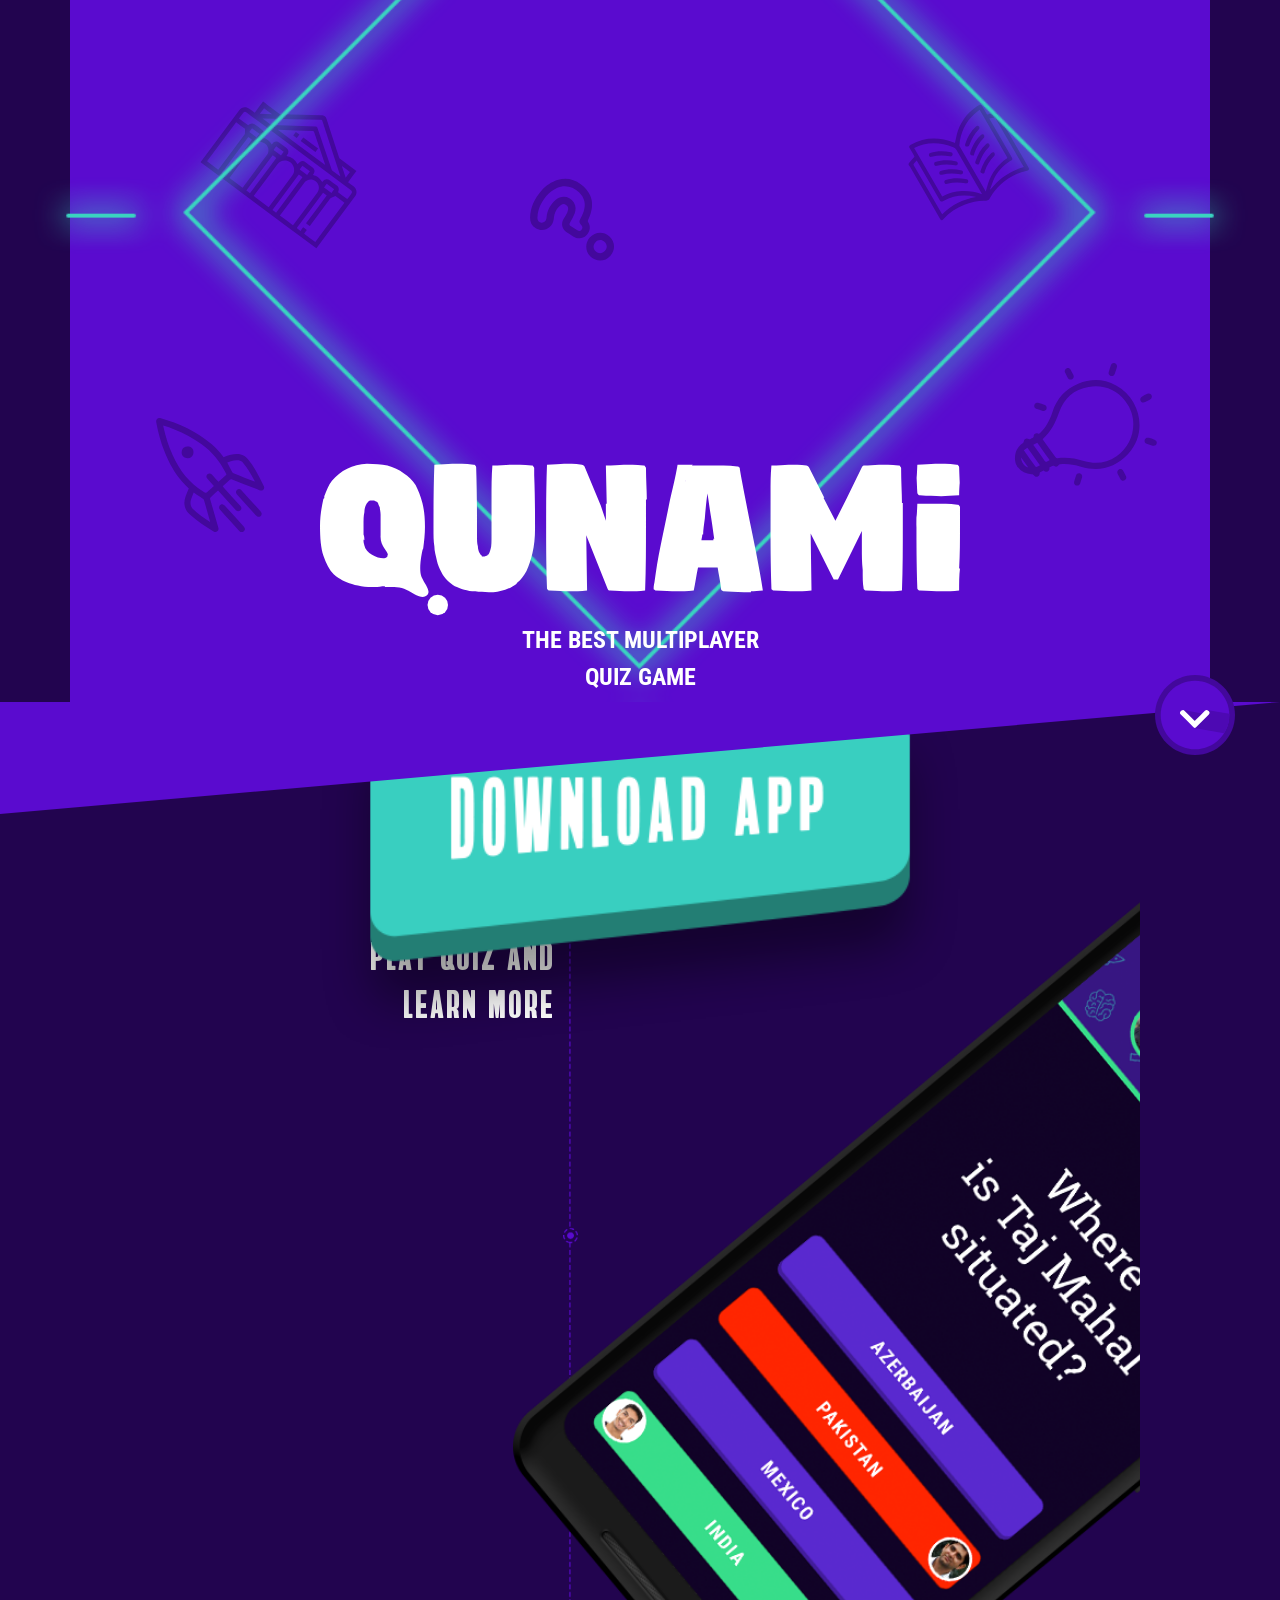
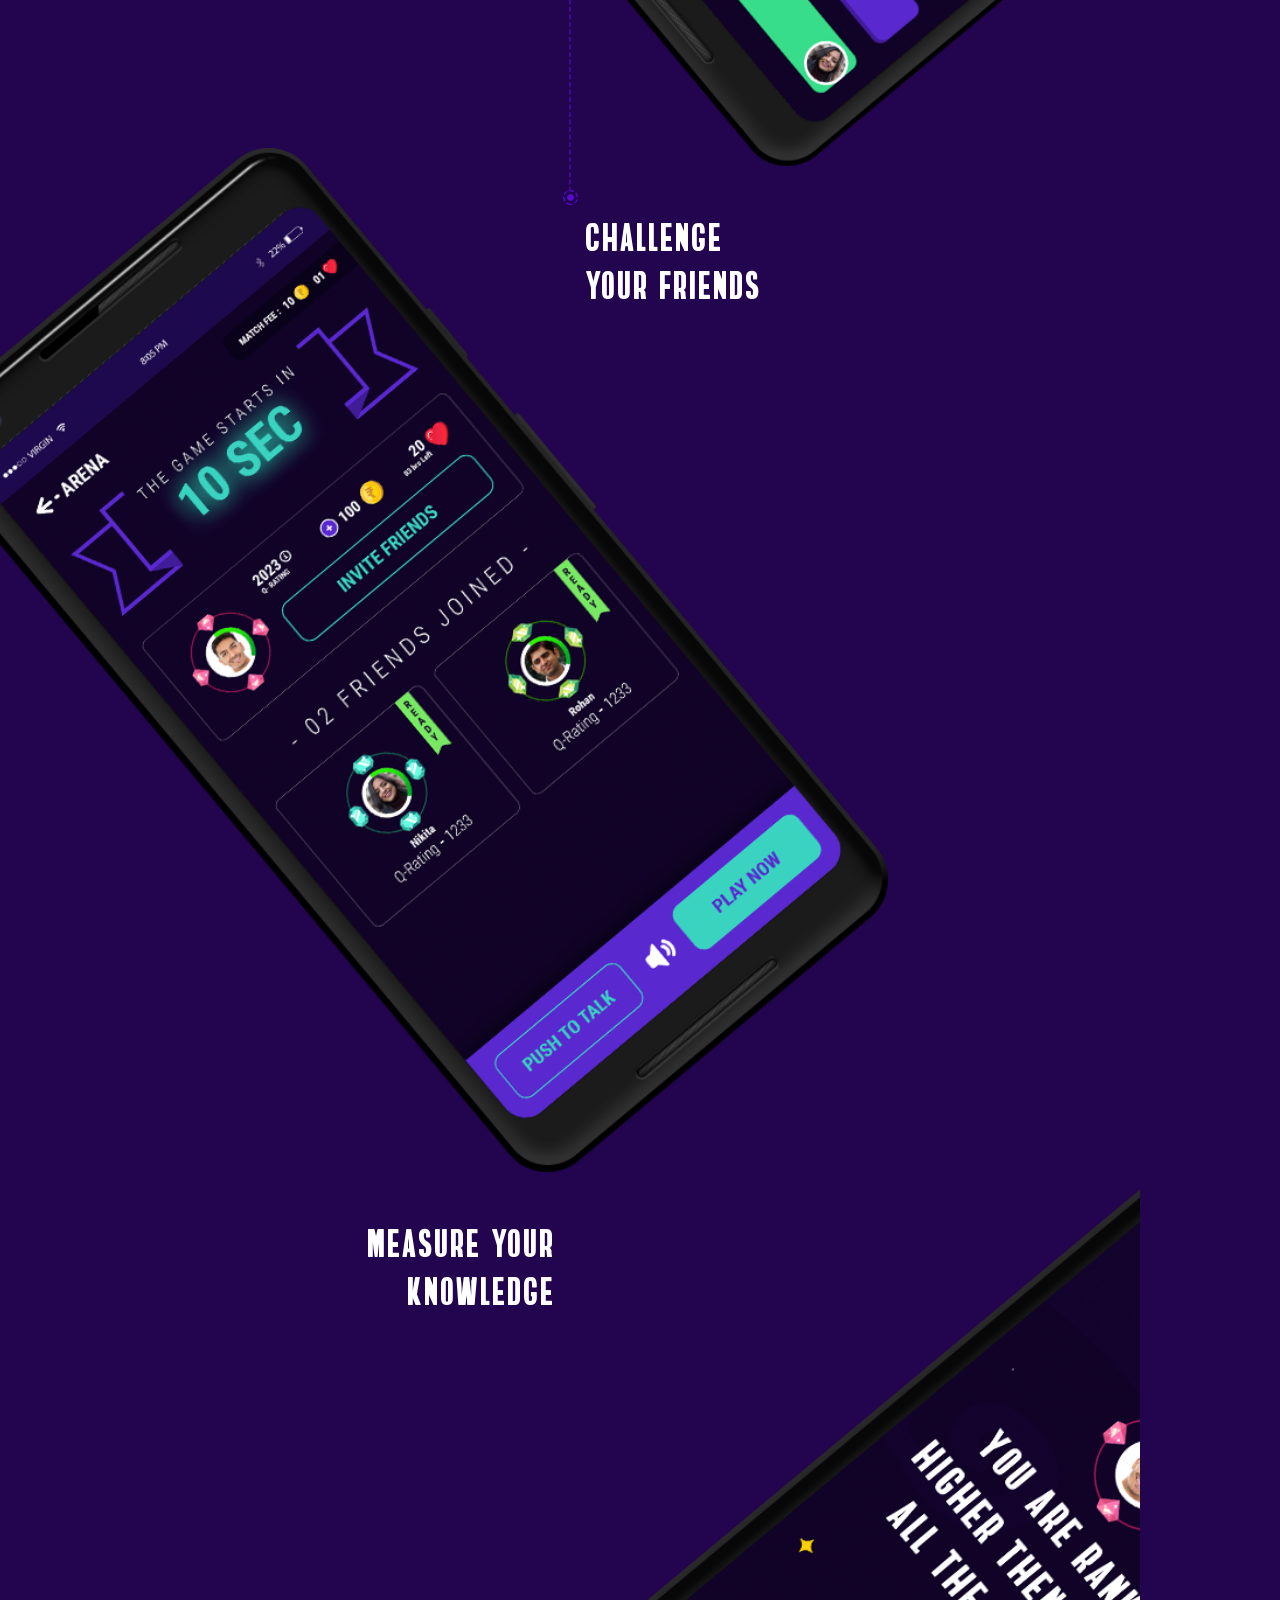
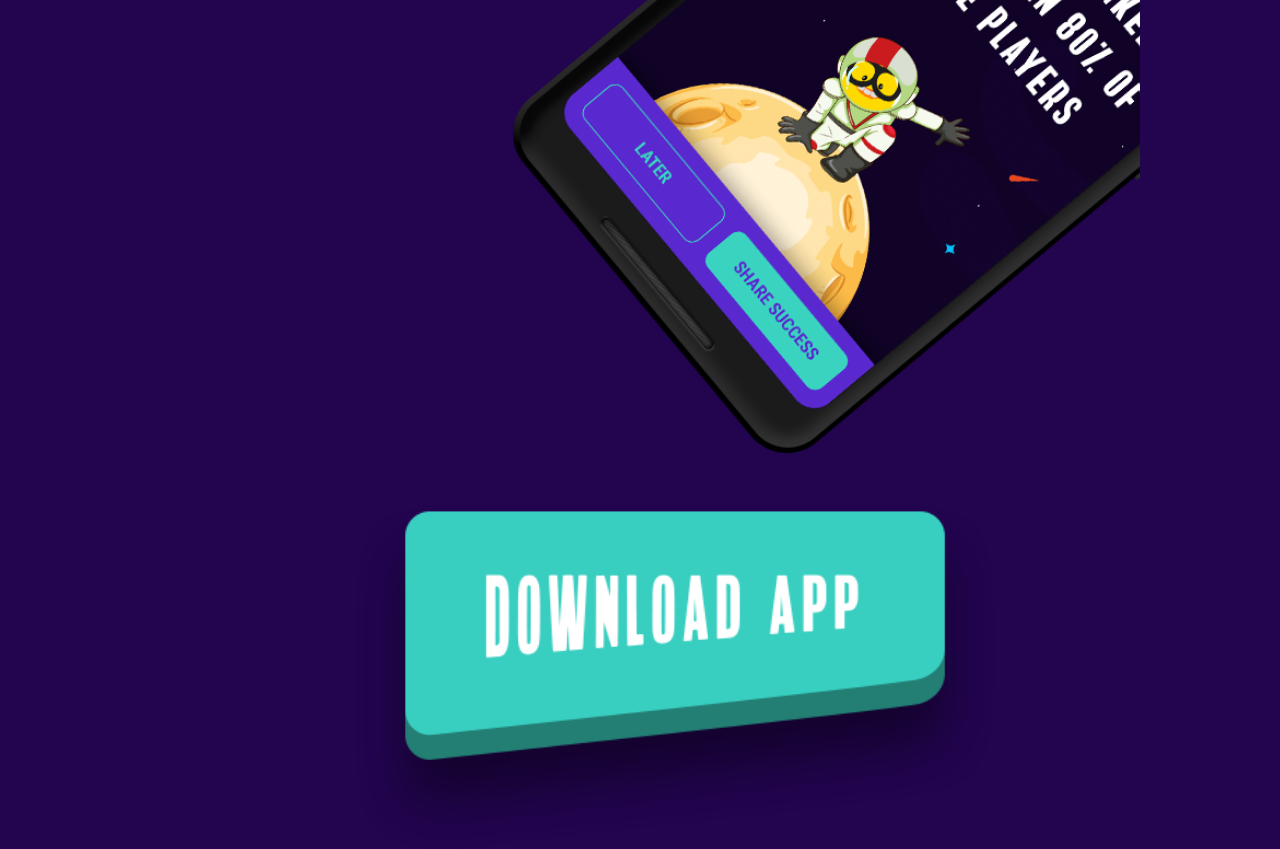
==== index.html @ d5b82d65 "initial commit" ====
<!doctype html>
<html lang="en">

<head>
  <!-- Required meta tags -->
  <meta charset="utf-8">
  <meta name="viewport" content="width=device-width, initial-scale=1, shrink-to-fit=no">

  <!-- Bootstrap CSS -->
  <link rel="stylesheet" href="https://maxcdn.bootstrapcdn.com/bootstrap/4.0.0/css/bootstrap.min.css" integrity="sha384-Gn5384xqQ1aoWXA+058RXPxPg6fy4IWvTNh0E263XmFcJlSAwiGgFAW/dAiS6JXm"
    crossorigin="anonymous">
  <link href="https://fonts.googleapis.com/css?family=Roboto+Condensed:700,300" rel="stylesheet">
  <link href="https://fonts.googleapis.com/css?family=Roboto:300,400" rel="stylesheet">
  <link rel="stylesheet" href="style.css">
  <title>Download Qunami App</title>
  <!-- Facebook Pixel Code -->
  <script>
    !function (f, b, e, v, n, t, s) {
      if (f.fbq) return; n = f.fbq = function () {
        n.callMethod ?
          n.callMethod.apply(n, arguments) : n.queue.push(arguments)
      };
      if (!f._fbq) f._fbq = n; n.push = n; n.loaded = !0; n.version = '2.0';
      n.queue = []; t = b.createElement(e); t.async = !0;
      t.src = v; s = b.getElementsByTagName(e)[0];
      s.parentNode.insertBefore(t, s)
    }(window, document, 'script',
      'https://connect.facebook.net/en_US/fbevents.js');
    fbq('init', '919414801497495');
    fbq('track', 'PageView');
  </script>
  <noscript>
    <img height="1" width="1" src="https://www.facebook.com/tr?id=919414801497495&ev=PageView
    &noscript=1" />
  </noscript>
  <!-- End Facebook Pixel Code -->

</head>

<body>
  <!-- <div class="modal_container">
      <div class="container">
        <div class="row">
          <div class="col">
            hello world
          </div>
        </div>
      </div>
    </div> -->

  <div class="container section-one">
    <div class="header-background-holder">
      <img class="header-background" src="images/line_with_glow.png" />
    </div>
    <div class="header-container">
      <img src="images/ic_qunami_white.svg" class="logo" />
      <h2 class="header">THE best multiplayer</h2>
      <h2 class="header">quiz game</h2>
      <img class="download-button-header" src="images/download_button.png" onclick="javascript:Clipboard.copy(window.location.href)" />
    </div>
    <div class="scroll-button-cont">
    <a href="#scrollTo" id="scrollit"><img class="scroll-button" src="images/ic_arrow.svg" /></a>
    </div>
  </div>
  <div class="container section-two">
    <div class="row">
      <div class="col-12">
        <h2 class="feature-header" id="scrollTo">- our features -</h2>

      </div>
    </div>
    <div class="row">
      <div class="col-6 feature-col">
        <h2 class="feature-text right">Play quiz and</h2>
        <h2 class="feature-text right">learn more</h2>
      </div>
      <div class="col-6">
        <img class="feature-img img-responsive" src="images/1st_screenshot.png" />
      </div>
    </div>
    <div class="row">
      <div class="col-6 ">
        <img class="feature-img img-responsive" src="images/2nd_screenshot.png" />
      </div>
      <div class="col-6 feature-col ">
        <h2 class="feature-text left">Challenge</h2>
        <h2 class="feature-text left">your friends</h2>
      </div>
    </div>
    <div class="row">
      <div class="col-6 feature-col">
        <h2 class="feature-text right">measure your</h2>
        <h2 class="feature-text right">knowledge</h2>
      </div>
      <div class="col-6 ">
        <img class="feature-img img-responsive" src="images/3rd_screenshot.png" />
      </div>
    </div>
  </div>
  <div class="container">
    <div class="row justify-content-center">
      <div class="col-6">
        <img class="download-button" src="images/download_button.png" onclick="javascript:Clipboard.copy(window.location.href)" />
      </div>
    </div>
  </div>

  <script src="https://code.jquery.com/jquery-3.2.1.slim.min.js" integrity="sha384-KJ3o2DKtIkvYIK3UENzmM7KCkRr/rE9/Qpg6aAZGJwFDMVNA/GpGFF93hXpG5KkN"
    crossorigin="anonymous"></script>
  <script src="https://cdnjs.cloudflare.com/ajax/libs/popper.js/1.12.9/umd/popper.min.js" integrity="sha384-ApNbgh9B+Y1QKtv3Rn7W3mgPxhU9K/ScQsAP7hUibX39j7fakFPskvXusvfa0b4Q"
    crossorigin="anonymous"></script>
  <script src="https://maxcdn.bootstrapcdn.com/bootstrap/4.0.0/js/bootstrap.min.js" integrity="sha384-JZR6Spejh4U02d8jOt6vLEHfe/JQGiRRSQQxSfFWpi1MquVdAyjUar5+76PVCmYl"
    crossorigin="anonymous"></script>
  <script>
    function goToAppStore() {
      var location = window.location.search;
      // console.log(location)
      var locationPara = location.split('?')[1];
      var trackobj = {}
      locationPara = locationPara == undefined ? '' : locationPara;
      trackobj['url_params'] = locationPara
      // console.log(locationPara)
      // copyToClipboard(getParameterByName(locationPara))
      fbq('trackCustom', 'download_ios_app_button_click', trackobj);
      window.location = "https://itunes.apple.com/in/app/qunami/id1375980618?ls=1&mt=8";
      console.log("clicked and giongn")
    }
    function getParameterByName(name) {
      name='referrer&'+name
      console.log(name)
      return decodeURIComponent(name)
    }
    // function copyToClipboard(text) {
    //   // console.log('clip value',text)
    //   var dummy = document.createElement("input");
    //   document.body.appendChild(dummy);
    //   dummy.setAttribute('value', 'referrer&' +text);
    //   dummy.select();
    //   document.execCommand("copy");
    //   document.body.removeChild(dummy);
    // }
    window.Clipboard = (function(window, document, navigator) {
    var textArea,
        copy;

    function isOS() {
        return navigator.userAgent.match(/ipad|iphone/i);
    }

    function createTextArea(text) {
        textArea = document.createElement('textArea');
        textArea.value = text;
        document.body.appendChild(textArea);
    }

    function selectText() {
        var range,
            selection;

        if (isOS()) {
            range = document.createRange();
            range.selectNodeContents(textArea);
            selection = window.getSelection();
            selection.removeAllRanges();
            selection.addRange(range);
            textArea.setSelectionRange(0, 999999);
        } else {
            textArea.select();
        }
    }

    function copyToClipboard() {
        document.execCommand('copy');
        document.body.removeChild(textArea);
    }

    copy = function(text) {
        console.log("href ",text)
        var locationPara = text.split('?')[1];
        var newtext = 'referrer&'+locationPara
        // console.log(newtext)
        createTextArea(newtext);
        selectText();
        copyToClipboard();
        goToAppStore();
    };

    return {
        copy: copy
    };
})(window, document, navigator);

    $('#myModal').on('shown.bs.modal', function () {
      $('#myInput').trigger('focus')
    })
  </script>
  <script>
  $(document).ready(function(){
    // Add smooth scrolling to all links
    $(".scrollit").on('click', function(event) {

      // Make sure this.hash has a value before overriding default behavior
      if (this.hash !== "") {
        // Prevent default anchor click behavior
        event.preventDefault();

        // Store hash
        var hash = this.hash;

        // Using jQuery's animate() method to add smooth page scroll
        // The optional number (800) specifies the number of milliseconds it takes to scroll to the specified area
        $('html, body').animate({
          scrollTop: $(hash).offset().top
        }, 800, function(){

          // Add hash (#) to URL when done scrolling (default click behavior)
          window.location.hash = hash;
        });
      } // End if
    });
  });
  </script>
</body>

</html>
---- style.css ----
@font-face {
    font-family:Alberto;
    font-style: normal;
    src: url(font/Alberto-Regular.ttf);
}

body{ max-width: 100vw;
        background:#22044f;
        font-family: 'Roboto Condensed', sans-serif;
        overflow-x: hidden !important;
}

@media(min-width:700px){
               body{
                 background:#22044f;
                 font-family: 'Roboto Condensed', sans-serif;
               }
        }

.section-one{
  background:url('images/bg_icons.svg') no-repeat #5a0bcf;
  background-size: cover;
  background-position: 0px 2vh;
  height: 85vh;
  width: 100vw;
  display: flex;
  flex-direction: column;
  align-items: center;
  justify-content: center;
}
.section-one:after{
  content: '';
  position: absolute;
  top: 85vh;
  left: 0;
  width: 100%;
  height: 20%;
  background: #5a0bcf;
  -webkit-transform-origin: 100% 0;
  -ms-transform-origin: 100% 0;
  transform-origin: 100% 0;
  transform: skew(95deg);
  z-index: 90;
}
.header-background-holder{
  height: 95vw;
  width: 95vw;
  z-index: 9;
  /* border:1px solid black; */
}
.header-background{
  height: inherit;
  width: inherit;
  margin-top: 0vh;
}
.header-container{
  z-index: 10;
  margin-top: -40vh;
  display:flex;
  flex-direction: column;
  align-items: center;
  justify-content: center;
}
.logo{
  width: 50vw;
  margin-bottom: 10px;
}
.header{
  font-family: 'Roboto Condensed', sans-serif;
  font-weight: 700;
  text-align: center;
  color:#fff;
  font-size: 24px;
  text-transform: uppercase;
}
.download-button-header{
  margin-top: 5px;
  width: 50vw;
}
.download-button{
  margin-top: 5px;
  width:50vw;
  margin-left: -15px;
}
.scroll-button-cont{
position: absolute;
z-index: 9999 !important;
top: 82vh;
right: 5vh;
}
.scroll-button{
  width: 70px;
}
.section-two{
  width: 100vw;
  padding:0;
  margin:0;
  margin-top: 10vh;
  /* border:1px solid green; */
  /* padding-top:10vh; */
  background: url('images/pointer_line.png') no-repeat;
  background-size:15px;
  background-position: center 12vh;
  padding-bottom: 12vh;
  overflow: hidden;
}
.feature-header{
  font-family: 'Alberto';
  text-align: center;
  color:#5a0bcf;
  margin-bottom: 5vh;
  letter-spacing: 2px;
  font-size: 36px;
}
.feature-col{
  margin-top: 5vh;
}
.feature-img{
  width: 75vw;
  /* height: 20vh; */
  overflow: hidden !important;
  /* z-index: 9999 !important; */
  /* border:1px solid green; */
  margin-left: -8vh;
  margin-top: -3vh;
}

.feature-text{
  font-family: 'Alberto';
  color:#fff;
  letter-spacing: 2px;
  font-size: 36px;
  /* text-align: center; */
  margin:0px;
}
.left{
  text-align: left;
}
.right{
  text-align: right;
}
.modal_container{
        font-family: 'Roboto', sans-serif;
        font-weight:300;
        position:fixed;
        top:0;
        left:0;
        width:100%;
        height:100%;
        background-color: rgba(0,0,0,0.8);
        z-index:999;
}
.modal-content{
        font-family: 'Roboto', sans-serif;
        font-weight:300;
        background-color:#5a0bcf;
        border:1px solid #5a0bcf;;
        color:white;
        width:90%;
        margin-left:auto;
        margin-right:auto;
        border-radius: 13px;
}
.percent_secure{
        width: 70%;
        margin-left: auto;
        margin-right: auto;
        display: block;
        transform:rotate(35deg);
        margin-top:10px;
        margin-bottom:10px;
}
.percent_points{
        font-size:21px;
        margin-top:10px;
        font-weight:300;
}
.percent_points ul{
        padding-left:26px;
}
.modal-footer{
        border:none;
}
.got_it_button{
        background-color:#38ddbf;
        width:90%;
        margin-left:auto;
        margin-right:auto;
        border-radius:10px;
        color:#5a0bcf;
        text-transform: uppercase;
        font-family: 'Roboto Condensed', sans-serif;
        font-weight:700;
}
.modal-header{
        position: absolute;
        right: 0;
        border: none;
}
.modal-header button{

        z-index:999;
        /* color: white; */
        /* border: 2px solid white; */
        width: 20px;
        height: 20px;
        padding: 0!important;
        margin: -10px -4px!important;
        /* border-radius: 100%; */
        opacity: 1;
        /* font-size: 12px!important; */

}
@media(min-width:401px) and (min-height:800px){
  .header-background{
    margin-top: -5vh;
  }
  .section-one{
    height: 78vh;
  }
  .section-one:after{
    top: 78vh;
  }
  .feature-img{
    margin-top: -2vh;
  }
  .section-two{
    padding-bottom: 5vh;
  }
  .feature-text{
    font-size: 40px;
  }
  .feature-header{
    font-size: 40px;
  }
  .scroll-button{
    width: 80px;
  }
  .scroll-button-cont{
    top:75vh;
  }
}

@media (max-width:375px){
        .download_text{
                font-size:15px;
        }
        .bottom_text{
                font-size:13px;
        }
        .percent_points{
                font-size:18px;
        }
        .android_logo{
                width: 90%;
        }
        .main_text{
                margin-left:-10px;
        }
        .round_logo{
                padding:3px;
        }
}
@media (max-width:330px){
        .download_text{
                font-size:13px;
        }
        .bottom_text{
                font-size:12px;
        }
        .percent_points{
                font-size:15px;
        }
        .android_logo{
                width: 100%;
                min-width:36px;
        }
        .main_text{
                margin-left:-5px;
        }
        .round_logo{
                padding:0px;
        }
}
@media(max-width:550px){
  .download_button_row{
    margin-top: 2vh;
  }
  .android_logo{
    width:90%;
    margin-top:-10px;
  }
}
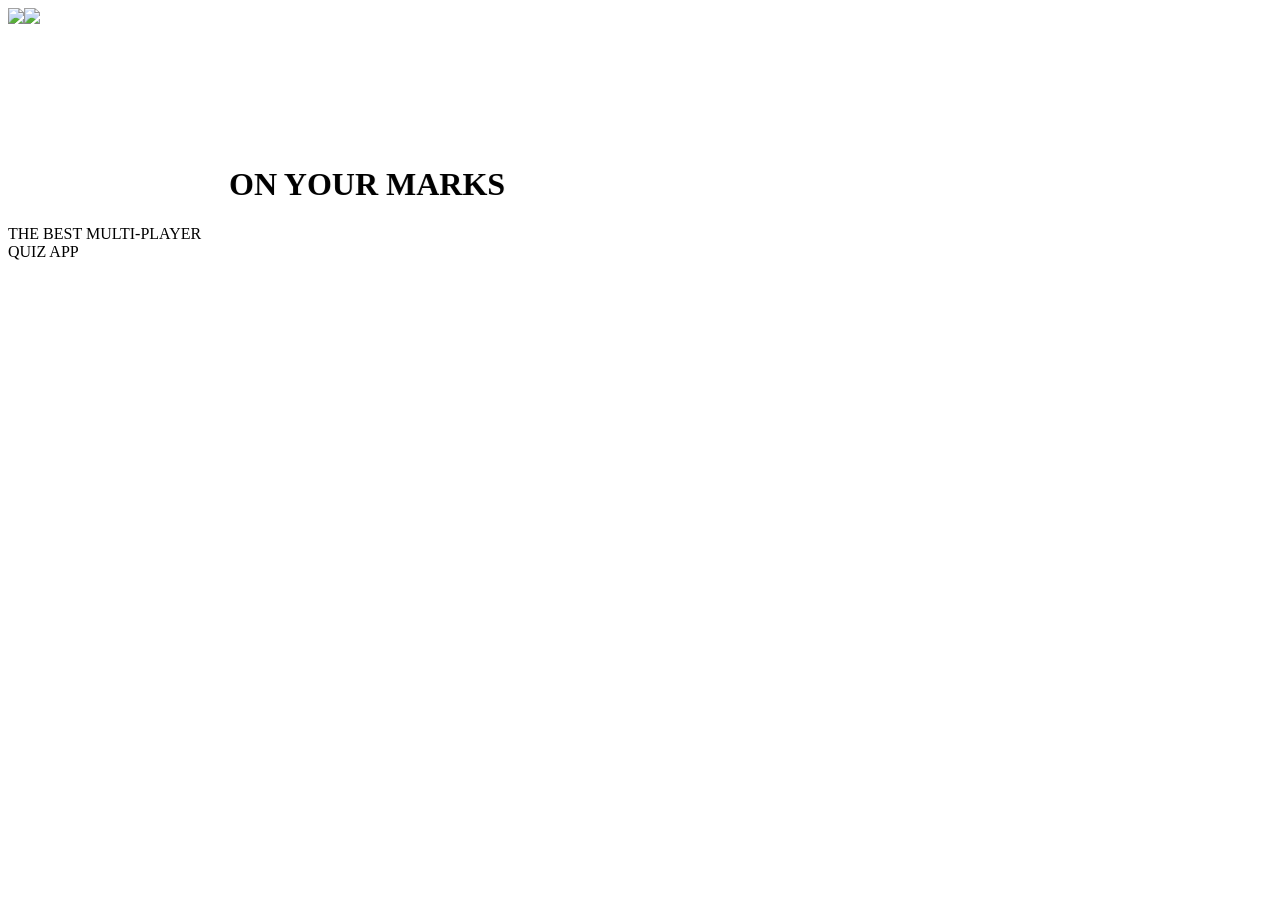
==== commit 859daeab: "made similar to android" ====
--- a/index.html
+++ b/index.html
@@ -1,225 +1,96 @@
-<!doctype html>
-<html lang="en">
-
-<head>
-  <!-- Required meta tags -->
-  <meta charset="utf-8">
-  <meta name="viewport" content="width=device-width, initial-scale=1, shrink-to-fit=no">
-
-  <!-- Bootstrap CSS -->
-  <link rel="stylesheet" href="https://maxcdn.bootstrapcdn.com/bootstrap/4.0.0/css/bootstrap.min.css" integrity="sha384-Gn5384xqQ1aoWXA+058RXPxPg6fy4IWvTNh0E263XmFcJlSAwiGgFAW/dAiS6JXm"
-    crossorigin="anonymous">
-  <link href="https://fonts.googleapis.com/css?family=Roboto+Condensed:700,300" rel="stylesheet">
-  <link href="https://fonts.googleapis.com/css?family=Roboto:300,400" rel="stylesheet">
-  <link rel="stylesheet" href="style.css">
-  <title>Download Qunami App</title>
-  <!-- Facebook Pixel Code -->
-  <script>
-    !function (f, b, e, v, n, t, s) {
-      if (f.fbq) return; n = f.fbq = function () {
-        n.callMethod ?
-          n.callMethod.apply(n, arguments) : n.queue.push(arguments)
-      };
-      if (!f._fbq) f._fbq = n; n.push = n; n.loaded = !0; n.version = '2.0';
-      n.queue = []; t = b.createElement(e); t.async = !0;
-      t.src = v; s = b.getElementsByTagName(e)[0];
-      s.parentNode.insertBefore(t, s)
-    }(window, document, 'script',
-      'https://connect.facebook.net/en_US/fbevents.js');
-    fbq('init', '919414801497495');
-    fbq('track', 'PageView');
-  </script>
-  <noscript>
-    <img height="1" width="1" src="https://www.facebook.com/tr?id=919414801497495&ev=PageView
-    &noscript=1" />
-  </noscript>
-  <!-- End Facebook Pixel Code -->
-
-</head>
-
-<body>
-  <!-- <div class="modal_container">
-      <div class="container">
-        <div class="row">
-          <div class="col">
-            hello world
-          </div>
-        </div>
-      </div>
-    </div> -->
-
-  <div class="container section-one">
-    <div class="header-background-holder">
-      <img class="header-background" src="images/line_with_glow.png" />
-    </div>
-    <div class="header-container">
-      <img src="images/ic_qunami_white.svg" class="logo" />
-      <h2 class="header">THE best multiplayer</h2>
-      <h2 class="header">quiz game</h2>
-      <img class="download-button-header" src="images/download_button.png" onclick="javascript:Clipboard.copy(window.location.href)" />
-    </div>
-    <div class="scroll-button-cont">
-    <a href="#scrollTo" id="scrollit"><img class="scroll-button" src="images/ic_arrow.svg" /></a>
-    </div>
-  </div>
-  <div class="container section-two">
-    <div class="row">
-      <div class="col-12">
-        <h2 class="feature-header" id="scrollTo">- our features -</h2>
-
-      </div>
-    </div>
-    <div class="row">
-      <div class="col-6 feature-col">
-        <h2 class="feature-text right">Play quiz and</h2>
-        <h2 class="feature-text right">learn more</h2>
-      </div>
-      <div class="col-6">
-        <img class="feature-img img-responsive" src="images/1st_screenshot.png" />
-      </div>
-    </div>
-    <div class="row">
-      <div class="col-6 ">
-        <img class="feature-img img-responsive" src="images/2nd_screenshot.png" />
-      </div>
-      <div class="col-6 feature-col ">
-        <h2 class="feature-text left">Challenge</h2>
-        <h2 class="feature-text left">your friends</h2>
-      </div>
-    </div>
-    <div class="row">
-      <div class="col-6 feature-col">
-        <h2 class="feature-text right">measure your</h2>
-        <h2 class="feature-text right">knowledge</h2>
-      </div>
-      <div class="col-6 ">
-        <img class="feature-img img-responsive" src="images/3rd_screenshot.png" />
-      </div>
-    </div>
-  </div>
-  <div class="container">
-    <div class="row justify-content-center">
-      <div class="col-6">
-        <img class="download-button" src="images/download_button.png" onclick="javascript:Clipboard.copy(window.location.href)" />
-      </div>
-    </div>
-  </div>
-
-  <script src="https://code.jquery.com/jquery-3.2.1.slim.min.js" integrity="sha384-KJ3o2DKtIkvYIK3UENzmM7KCkRr/rE9/Qpg6aAZGJwFDMVNA/GpGFF93hXpG5KkN"
-    crossorigin="anonymous"></script>
-  <script src="https://cdnjs.cloudflare.com/ajax/libs/popper.js/1.12.9/umd/popper.min.js" integrity="sha384-ApNbgh9B+Y1QKtv3Rn7W3mgPxhU9K/ScQsAP7hUibX39j7fakFPskvXusvfa0b4Q"
-    crossorigin="anonymous"></script>
-  <script src="https://maxcdn.bootstrapcdn.com/bootstrap/4.0.0/js/bootstrap.min.js" integrity="sha384-JZR6Spejh4U02d8jOt6vLEHfe/JQGiRRSQQxSfFWpi1MquVdAyjUar5+76PVCmYl"
-    crossorigin="anonymous"></script>
-  <script>
-    function goToAppStore() {
-      var location = window.location.search;
-      // console.log(location)
-      var locationPara = location.split('?')[1];
-      var trackobj = {}
-      locationPara = locationPara == undefined ? '' : locationPara;
-      trackobj['url_params'] = locationPara
-      // console.log(locationPara)
-      // copyToClipboard(getParameterByName(locationPara))
-      fbq('trackCustom', 'download_ios_app_button_click', trackobj);
-      window.location = "https://itunes.apple.com/in/app/qunami/id1375980618?ls=1&mt=8";
-      console.log("clicked and giongn")
-    }
-    function getParameterByName(name) {
-      name='referrer&'+name
-      console.log(name)
-      return decodeURIComponent(name)
-    }
-    // function copyToClipboard(text) {
-    //   // console.log('clip value',text)
-    //   var dummy = document.createElement("input");
-    //   document.body.appendChild(dummy);
-    //   dummy.setAttribute('value', 'referrer&' +text);
-    //   dummy.select();
-    //   document.execCommand("copy");
-    //   document.body.removeChild(dummy);
-    // }
-    window.Clipboard = (function(window, document, navigator) {
-    var textArea,
-        copy;
-
-    function isOS() {
-        return navigator.userAgent.match(/ipad|iphone/i);
-    }
-
-    function createTextArea(text) {
-        textArea = document.createElement('textArea');
-        textArea.value = text;
-        document.body.appendChild(textArea);
-    }
-
-    function selectText() {
-        var range,
-            selection;
-
-        if (isOS()) {
-            range = document.createRange();
-            range.selectNodeContents(textArea);
-            selection = window.getSelection();
-            selection.removeAllRanges();
-            selection.addRange(range);
-            textArea.setSelectionRange(0, 999999);
-        } else {
-            textArea.select();
-        }
-    }
-
-    function copyToClipboard() {
-        document.execCommand('copy');
-        document.body.removeChild(textArea);
-    }
-
-    copy = function(text) {
-        console.log("href ",text)
-        var locationPara = text.split('?')[1];
-        var newtext = 'referrer&'+locationPara
-        // console.log(newtext)
-        createTextArea(newtext);
-        selectText();
-        copyToClipboard();
-        goToAppStore();
-    };
-
-    return {
-        copy: copy
-    };
-})(window, document, navigator);
-
-    $('#myModal').on('shown.bs.modal', function () {
-      $('#myInput').trigger('focus')
-    })
-  </script>
-  <script>
-  $(document).ready(function(){
-    // Add smooth scrolling to all links
-    $(".scrollit").on('click', function(event) {
-
-      // Make sure this.hash has a value before overriding default behavior
-      if (this.hash !== "") {
-        // Prevent default anchor click behavior
-        event.preventDefault();
-
-        // Store hash
-        var hash = this.hash;
-
-        // Using jQuery's animate() method to add smooth page scroll
-        // The optional number (800) specifies the number of milliseconds it takes to scroll to the specified area
-        $('html, body').animate({
-          scrollTop: $(hash).offset().top
-        }, 800, function(){
-
-          // Add hash (#) to URL when done scrolling (default click behavior)
-          window.location.hash = hash;
-        });
-      } // End if
-    });
-  });
-  </script>
-</body>
-
-</html>
+<!DOCTYPE html>
+<!-- This site was created in Webflow. http://www.webflow.com -->
+<!-- Last Published: Thu Jun 28 2018 23:30:32 GMT+0000 (UTC) -->
+<html data-wf-page="5b30ad34275c8c57686b5218" data-wf-site="5b28bb33c27e7d7e06dbec4e" data-wf-status="1">
+
+<head>
+  <meta charset="utf-8" />
+  <title>Download Qunami</title>
+  <meta content="Download Page" property="og:title" />
+  <meta content="width=device-width, initial-scale=1" name="viewport" />
+  <meta content="Webflow" name="generator" />
+  <link href="https://uploads-ssl.webflow.com/5b28bb33c27e7d7e06dbec4e/css/qunami-question-mockup.webflow.ee91dae05.css" rel="stylesheet" type="text/css" />
+  <script src="https://ajax.googleapis.com/ajax/libs/webfont/1.4.7/webfont.js" type="text/javascript"></script>
+  <script type="text/javascript">
+    WebFont.load({
+      google: {
+        families: ["Lato:100,100italic,300,300italic,400,400italic,700,700italic,900,900italic"]
+      }
+    });
+  </script>
+  <!--[if lt IE 9]><script src="https://cdnjs.cloudflare.com/ajax/libs/html5shiv/3.7.3/html5shiv.min.js" type="text/javascript"></script><![endif]-->
+  <script>
+      !function (f, b, e, v, n, t, s) {
+        if (f.fbq) return; n = f.fbq = function () {
+          n.callMethod ?
+            n.callMethod.apply(n, arguments) : n.queue.push(arguments)
+        };
+        if (!f._fbq) f._fbq = n; n.push = n; n.loaded = !0; n.version = '2.0';
+        n.queue = []; t = b.createElement(e); t.async = !0;
+        t.src = v; s = b.getElementsByTagName(e)[0];
+        s.parentNode.insertBefore(t, s)
+      }(window, document, 'script',
+        'https://connect.facebook.net/en_US/fbevents.js');
+      fbq('init', '919414801497495');
+      fbq('track', 'PageView');
+      fbq('trackCustom', 'download_app_page_load');
+    </script>
+    <noscript>
+      <img height="1" width="1" src="https://www.facebook.com/tr?id=919414801497495&ev=PageView
+        &noscript=1" />
+    </noscript>
+    <!-- End Facebook Pixel Code -->
+<!-- Google Analytics -->
+<script>
+(function(i,s,o,g,r,a,m){i['GoogleAnalyticsObject']=r;i[r]=i[r]||function(){
+(i[r].q=i[r].q||[]).push(arguments)},i[r].l=1*new Date();a=s.createElement(o),
+m=s.getElementsByTagName(o)[0];a.async=1;a.src=g;m.parentNode.insertBefore(a,m)
+})(window,document,'script','https://www.google-analytics.com/analytics.js','ga');
+
+ga('create', 'UA-119799917-1', 'auto');
+ga('send', 'pageview');
+</script>
+<!-- End Google Analytics -->
+  <script type="text/javascript">
+    ! function(o, c) {
+      var n = c.documentElement,
+        t = " w-mod-";
+      n.className += t + "js", ("ontouchstart" in o || o.DocumentTouch && c instanceof DocumentTouch) && (n.className += t + "touch")
+    }(window, document);
+  </script>
+  <link href="https://daks2k3a4ib2z.cloudfront.net/img/favicon.ico" rel="shortcut icon" type="image/x-icon" />
+  <link href="https://daks2k3a4ib2z.cloudfront.net/img/webclip.png" rel="apple-touch-icon" />
+
+  <style>
+    .hide{
+      display: none !important;
+    }
+  </style>
+</head>
+
+<body class="page_background">
+  <div class="cont_quanami_logo w-container"><img src="https://uploads-ssl.webflow.com/5b28bb33c27e7d7e06dbec4e/5b30e0bf04d4f56ecf2a97bb_ic_qunami_white.svg" width="150" class="logobg" /><img src="https://uploads-ssl.webflow.com/5b28bb33c27e7d7e06dbec4e/5b3385e7775e211ec81e0521_line_with_glow.png"
+      srcset="https://uploads-ssl.webflow.com/5b28bb33c27e7d7e06dbec4e/5b3385e7775e211ec81e0521_line_with_glow-p-500.png 500w, https://uploads-ssl.webflow.com/5b28bb33c27e7d7e06dbec4e/5b3385e7775e211ec81e0521_line_with_glow.png 925w" sizes="(max-width: 767px) 100vw, (max-width: 991px) 728px, 925px"
+      class="qunamilogo" />
+      <!-- <a href="download.html" class="link w-button">Skip to Download</a> -->
+    <h1 data-w-id="5836d2af-d5ac-3b35-ffdb-4e699a305a04" style="-webkit-transform:translateX(84VW) translateY(0) translateZ(0) scaleX(1) scaleY(1) scaleZ(1) rotateX(0) rotateY(0) rotateZ(0) skewX(0) skewY(0);-moz-transform:translateX(84VW) translateY(0) translateZ(0) scaleX(1) scaleY(1) scaleZ(1) rotateX(0) rotateY(0) rotateZ(0) skewX(0) skewY(0);-ms-transform:translateX(84VW) translateY(0) translateZ(0) scaleX(1) scaleY(1) scaleZ(1) rotateX(0) rotateY(0) rotateZ(0) skewX(0) skewY(0);transform:translateX(84VW) translateY(0) translateZ(0) scaleX(1) scaleY(1) scaleZ(1) rotateX(0) rotateY(0) rotateZ(0) skewX(0) skewY(0);opacity:0"
+      class="startcountdown">Go!</h1>
+    <h1 data-w-id="d544d217-3f6c-53fc-0a97-e593402f2e7b" style="-webkit-transform:translateX(84VW) translateY(0) translateZ(0) scaleX(1) scaleY(1) scaleZ(1) rotateX(0) rotateY(0) rotateZ(0) skewX(0) skewY(0);-moz-transform:translateX(84VW) translateY(0) translateZ(0) scaleX(1) scaleY(1) scaleZ(1) rotateX(0) rotateY(0) rotateZ(0) skewX(0) skewY(0);-ms-transform:translateX(84VW) translateY(0) translateZ(0) scaleX(1) scaleY(1) scaleZ(1) rotateX(0) rotateY(0) rotateZ(0) skewX(0) skewY(0);transform:translateX(84VW) translateY(0) translateZ(0) scaleX(1) scaleY(1) scaleZ(1) rotateX(0) rotateY(0) rotateZ(0) skewX(0) skewY(0);opacity:0"
+      class="startcountdown">Get Set</h1>
+    <h1 data-w-id="16e137bf-fe73-ccea-cf9f-a858d5433a3f" style="-webkit-transform:translateX(84VW) translateY(0) translateZ(0) scaleX(1) scaleY(1) scaleZ(1) rotateX(0) rotateY(0) rotateZ(0) skewX(0) skewY(0);-moz-transform:translateX(84VW) translateY(0) translateZ(0) scaleX(1) scaleY(1) scaleZ(1) rotateX(0) rotateY(0) rotateZ(0) skewX(0) skewY(0);-ms-transform:translateX(84VW) translateY(0) translateZ(0) scaleX(1) scaleY(1) scaleZ(1) rotateX(0) rotateY(0) rotateZ(0) skewX(0) skewY(0);transform:translateX(84VW) translateY(0) translateZ(0) scaleX(1) scaleY(1) scaleZ(1) rotateX(0) rotateY(0) rotateZ(0) skewX(0) skewY(0);opacity:0"
+      class="startcountdown">ON YOUR MARKS</h1>
+    <div class="bestquizapp">THE BEST MULTI-PLAYER <br/>QUIZ APP</div>
+  </div>
+  <script src="https://code.jquery.com/jquery-3.3.1.min.js" type="text/javascript" integrity="sha256-FgpCb/KJQlLNfOu91ta32o/NMZxltwRo8QtmkMRdAu8=" crossorigin="anonymous"></script>
+  <script src="wf.js" type="text/javascript"></script>
+  <!--[if lte IE 9]><script src="//cdnjs.cloudflare.com/ajax/libs/placeholders/3.0.2/placeholders.min.js"></script><![endif]-->
+</body>
+
+<script>
+  setTimeout(function(){
+    var loc = window.location.search;
+      window.location.href = "game.html"+loc //redirect to facebook campaign
+  },5500)
+</script>
+
+</html>
